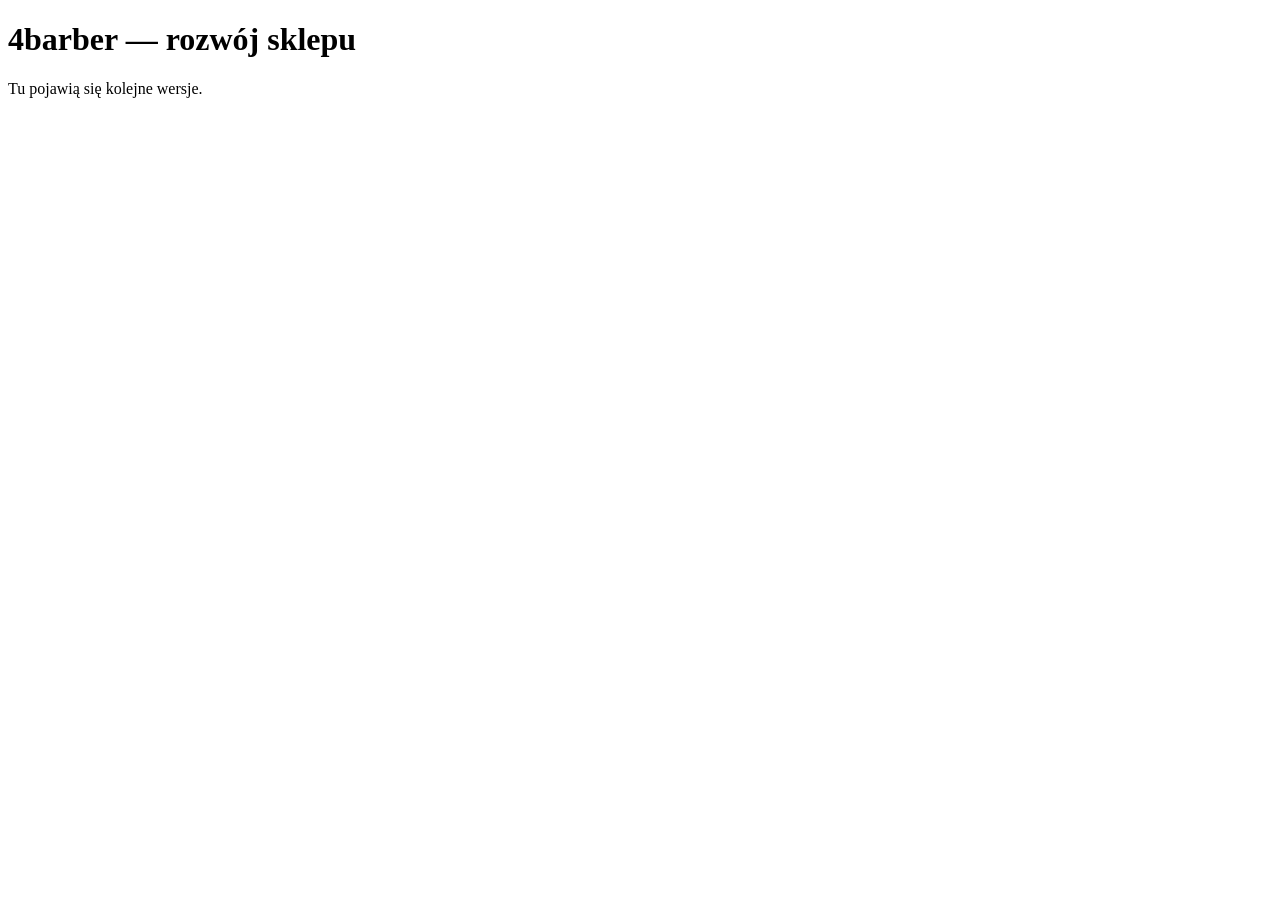
==== index.html @ 477c1b33 "Bootstrap: repo rozwoju 4barber.pl (Pages, zasady, pusta galeria) Co-Authored-By: Claude Opus 5.5 (1" ====
<!doctype html>
<html lang="pl">
<head>
<meta charset="UTF-8">
<meta name="viewport" content="width=device-width, initial-scale=1.0">
<meta name="robots" content="noindex">
<title>4barber — rozwój sklepu</title>
</head>
<body>
<main>
<h1>4barber — rozwój sklepu</h1>
<p>Tu pojawią się kolejne wersje.</p>
</main>
</body>
</html>
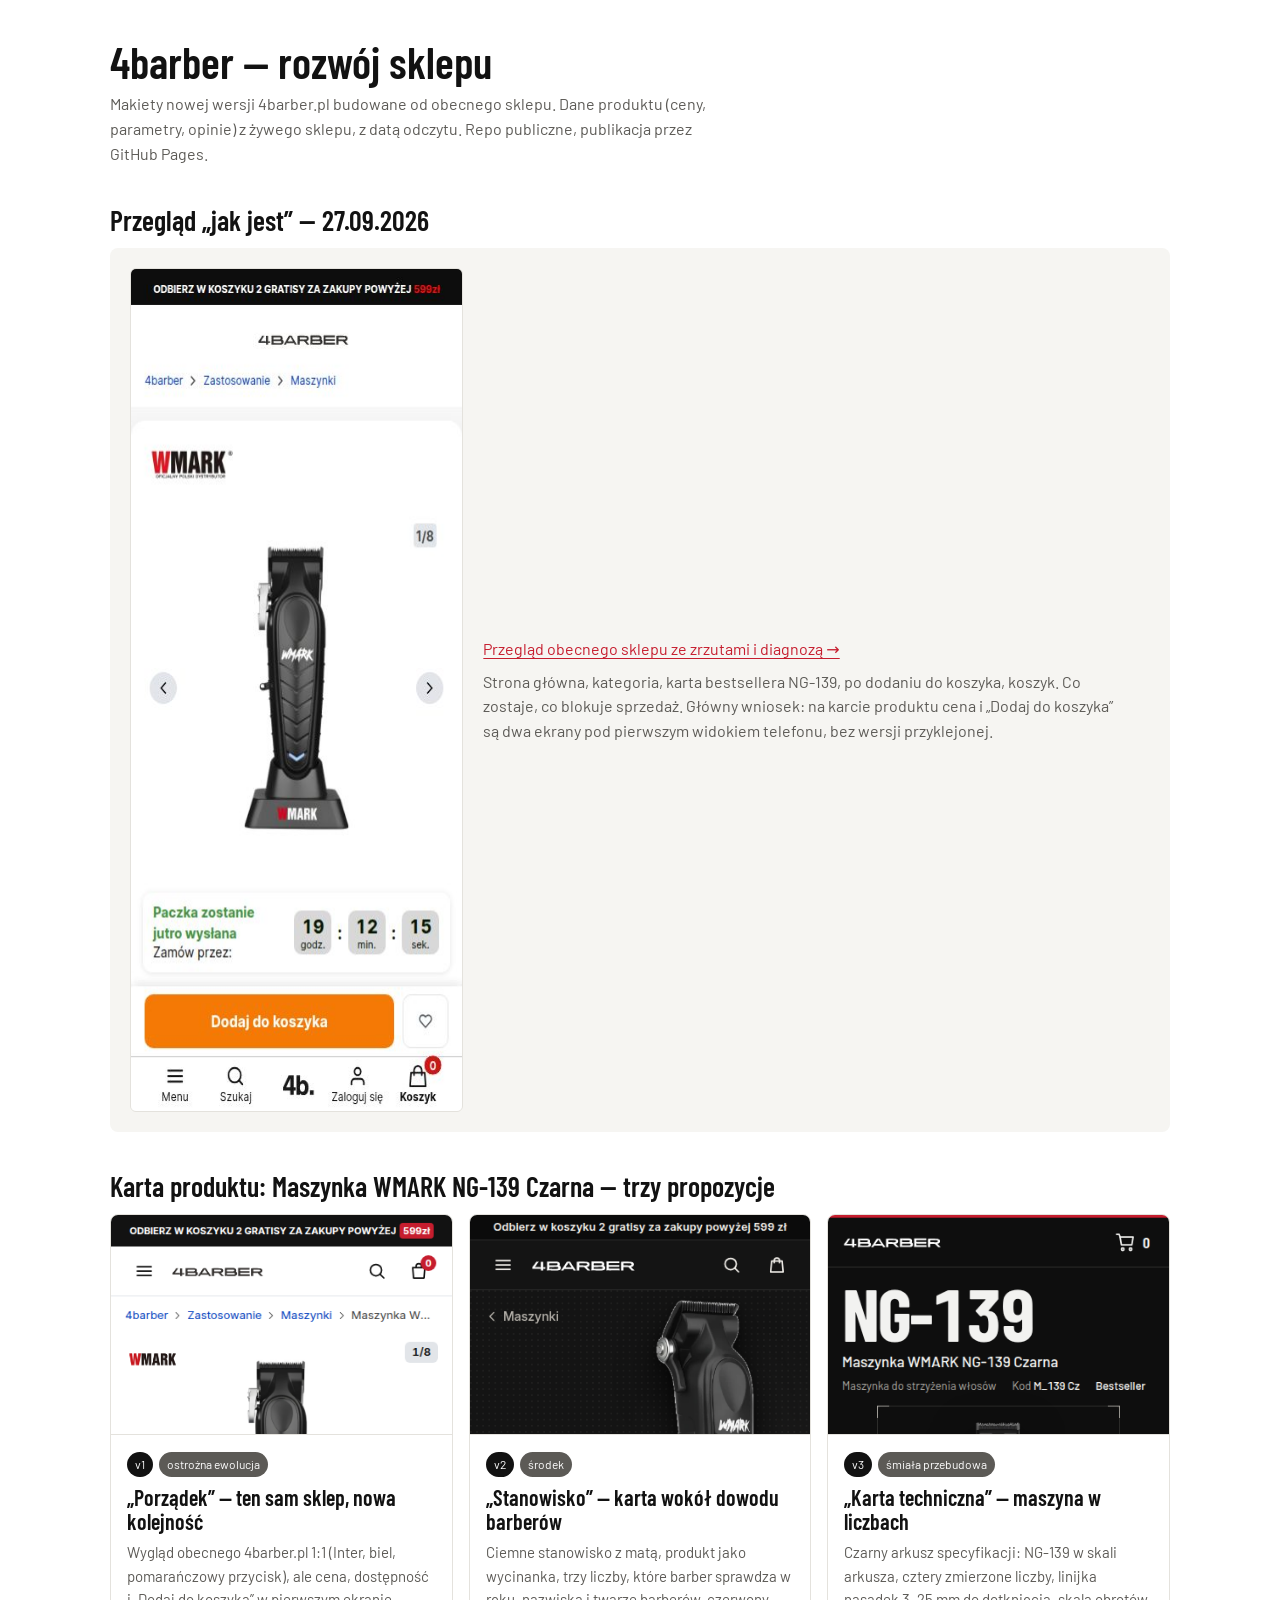
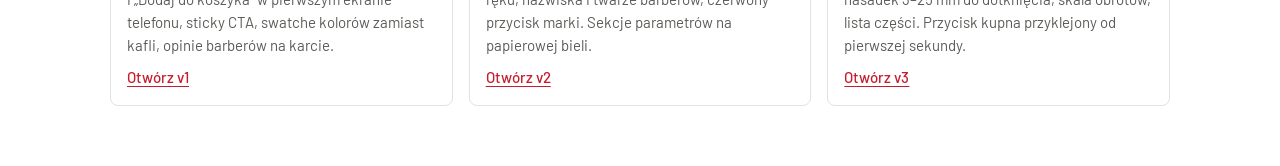
==== commit c01dc794: "Przegląd obecnego sklepu + karta NG-139 w trzech propozycjach (v1–v3) Problem: na karcie produktu 4b" ====
--- a/index.html
+++ b/index.html
@@ -4,12 +4,60 @@
 <meta charset="UTF-8">
 <meta name="viewport" content="width=device-width, initial-scale=1.0">
 <meta name="robots" content="noindex">
-<title>4barber — rozwój sklepu</title>
+<title>4barber — rozwój sklepu · galeria wersji</title>
+<link href="https://fonts.googleapis.com/css2?family=Barlow:wght@400;500;600&family=Barlow+Condensed:wght@600&display=swap" rel="stylesheet">
+<style>
+/* Galeria wersji: każda pozycja = strona makiety + zrzuty; poprzednie wersje zostają. */
+:root{--ink:#121212;--ink-2:#5C5A56;--line:#E4E2DD;--red:#C61D2E;--panel:#F6F5F2}
+*{box-sizing:border-box}
+body{margin:0;color:var(--ink);font:400 16px/1.55 Barlow,system-ui,sans-serif;background:#fff}
+::selection{background:var(--red);color:#fff}
+.wrap{max-width:1100px;margin:0 auto;padding:40px 20px 60px}
+h1{font:600 44px/1 'Barlow Condensed',sans-serif;margin:0 0 8px}
+h2{font:600 28px/1 'Barlow Condensed',sans-serif;margin:40px 0 14px}
+p{margin:0}
+.lead{color:var(--ink-2);max-width:70ch}
+a{color:var(--red);text-underline-offset:3px}
+.cards{display:grid;grid-template-columns:repeat(auto-fit,minmax(280px,1fr));gap:16px}
+.card{border:1px solid var(--line);border-radius:8px;overflow:hidden;background:#fff;display:grid;grid-template-rows:auto 1fr}
+.card img{width:100%;height:220px;object-fit:cover;object-position:top;border-bottom:1px solid var(--line);background:var(--panel)}
+.card .b{padding:16px;display:grid;gap:8px;align-content:start}
+.card h3{margin:0;font:600 22px/1.1 'Barlow Condensed',sans-serif}
+.card .chip{display:inline-block;font-size:12px;padding:3px 8px;border-radius:999px;background:var(--ink);color:#fff;margin-right:6px}
+.card .chip.rec{background:var(--red)}
+.card p{font-size:15px;color:var(--ink-2)}
+.card .links{display:flex;gap:14px;flex-wrap:wrap;font-size:15px;font-weight:500}
+.audit{display:grid;grid-template-columns:1fr 2fr;gap:20px;padding:20px;background:var(--panel);border-radius:8px;align-items:center}
+.audit img{width:100%;border:1px solid var(--line);border-radius:6px}
+@media (max-width:700px){.audit{grid-template-columns:1fr}h1{font-size:34px}}
+</style>
 </head>
 <body>
-<main>
-<h1>4barber — rozwój sklepu</h1>
-<p>Tu pojawią się kolejne wersje.</p>
-</main>
+<div class="wrap">
+  <h1>4barber — rozwój sklepu</h1>
+  <p class="lead">Makiety nowej wersji 4barber.pl budowane od obecnego sklepu. Dane produktu (ceny, parametry, opinie) z żywego sklepu, z datą odczytu. Repo publiczne, publikacja przez GitHub Pages.</p>
+
+  <h2>Przegląd „jak jest” — 27.09.2026</h2>
+  <div class="audit">
+    <img src="zrzuty/audyt-2026-09-27/m-pdp-ng139-fold-clean.jpg" width="390" height="844" alt="Obecna karta NG-139 na telefonie" loading="lazy">
+    <div><p><a href="przeglad-2026-09-27.html">Przegląd obecnego sklepu ze zrzutami i diagnozą →</a></p><p class="lead" style="margin-top:8px">Strona główna, kategoria, karta bestsellera NG-139, po dodaniu do koszyka, koszyk. Co zostaje, co blokuje sprzedaż. Główny wniosek: na karcie produktu cena i „Dodaj do koszyka” są dwa ekrany pod pierwszym widokiem telefonu, bez wersji przyklejonej.</p></div>
+  </div>
+
+  <h2>Karta produktu: Maszynka WMARK NG-139 Czarna — trzy propozycje</h2>
+  <div class="cards">
+    <article class="card">
+      <img src="zrzuty/pdp-v1/m-fold.png" width="390" height="844" alt="v1 — pierwszy ekran na telefonie" loading="lazy">
+      <div class="b"><div><span class="chip">v1</span><span class="chip" style="background:var(--ink-2)">ostrożna ewolucja</span></div><h3>„Porządek” — ten sam sklep, nowa kolejność</h3><p>Wygląd obecnego 4barber.pl 1:1 (Inter, biel, pomarańczowy przycisk), ale cena, dostępność i „Dodaj do koszyka” w pierwszym ekranie telefonu, sticky CTA, swatche kolorów zamiast kafli, opinie barberów na karcie.</p><div class="links"><a href="pdp-v1.html">Otwórz v1</a></div></div>
+    </article>
+    <article class="card">
+      <img src="zrzuty/pdp-v2/m-fold.png" width="390" height="844" alt="v2 — pierwszy ekran na telefonie" loading="lazy">
+      <div class="b"><div><span class="chip">v2</span><span class="chip" style="background:var(--ink-2)">środek</span></div><h3>„Stanowisko” — karta wokół dowodu barberów</h3><p>Ciemne stanowisko z matą, produkt jako wycinanka, trzy liczby, które barber sprawdza w ręku, nazwiska i twarze barberów, czerwony przycisk marki. Sekcje parametrów na papierowej bieli.</p><div class="links"><a href="pdp-v2.html">Otwórz v2</a></div></div>
+    </article>
+    <article class="card">
+      <img src="zrzuty/pdp-v3/m-fold.png" width="390" height="844" alt="v3 — pierwszy ekran na telefonie" loading="lazy">
+      <div class="b"><div><span class="chip">v3</span><span class="chip" style="background:var(--ink-2)">śmiała przebudowa</span></div><h3>„Karta techniczna” — maszyna w liczbach</h3><p>Czarny arkusz specyfikacji: NG-139 w skali arkusza, cztery zmierzone liczby, linijka nasadek 3–25 mm do dotknięcia, skala obrotów, lista części. Przycisk kupna przyklejony od pierwszej sekundy.</p><div class="links"><a href="pdp-v3.html">Otwórz v3</a></div></div>
+    </article>
+  </div>
+</div>
 </body>
 </html>
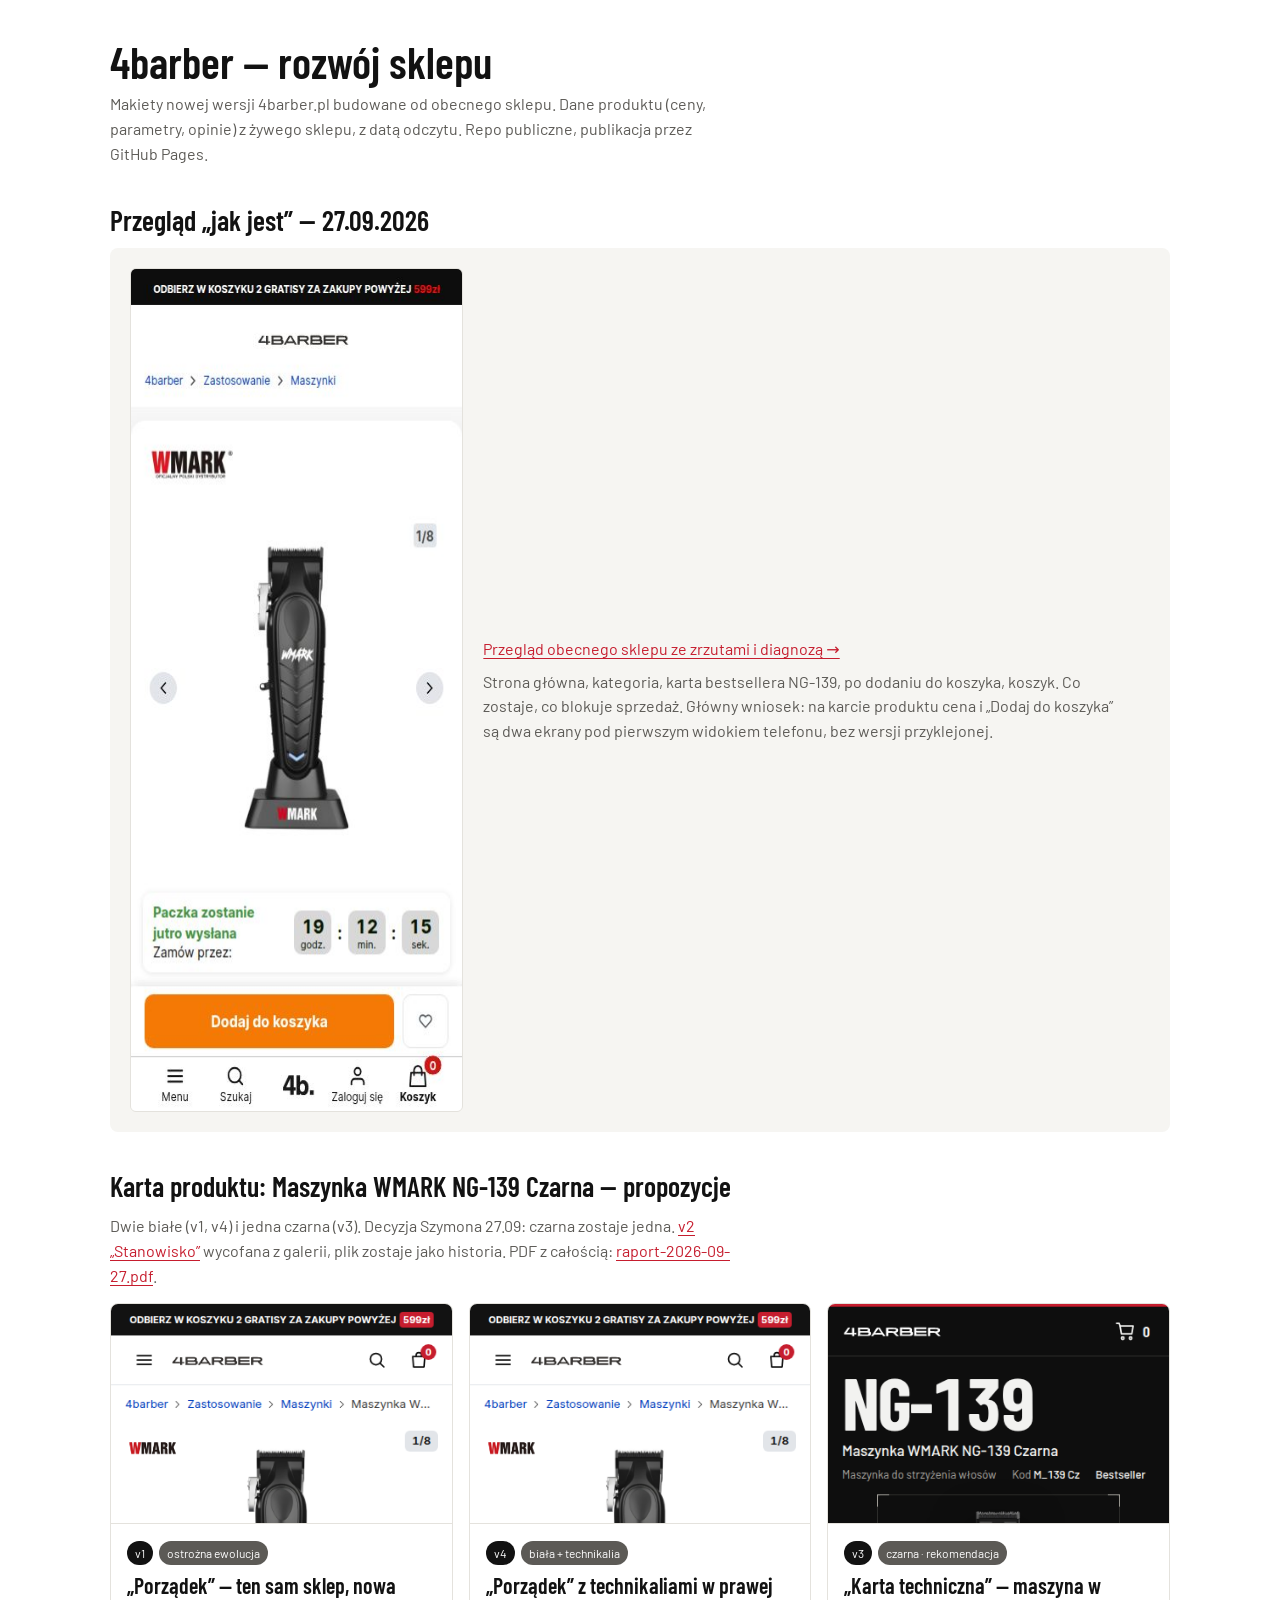
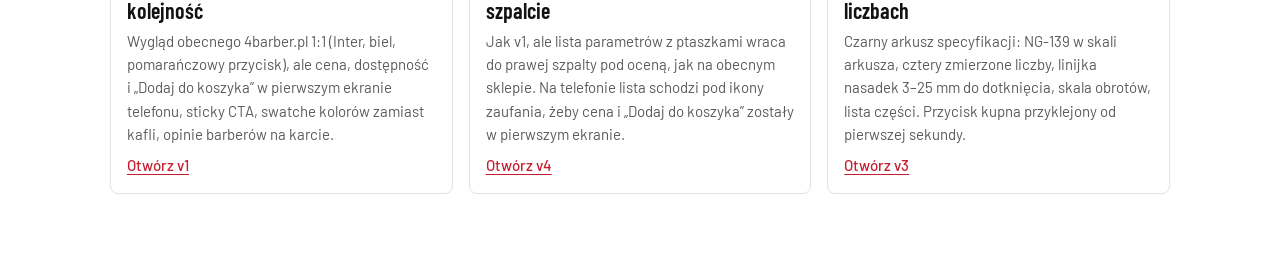
==== commit 744da200: "Karta NG-139: v4 (biała z technikaliami w szpalcie), jedna czarna (v3), PDF raportu Problem: Szymon " ====
--- a/index.html
+++ b/index.html
@@ -43,19 +43,20 @@
     <div><p><a href="przeglad-2026-09-27.html">Przegląd obecnego sklepu ze zrzutami i diagnozą →</a></p><p class="lead" style="margin-top:8px">Strona główna, kategoria, karta bestsellera NG-139, po dodaniu do koszyka, koszyk. Co zostaje, co blokuje sprzedaż. Główny wniosek: na karcie produktu cena i „Dodaj do koszyka” są dwa ekrany pod pierwszym widokiem telefonu, bez wersji przyklejonej.</p></div>
   </div>
 
-  <h2>Karta produktu: Maszynka WMARK NG-139 Czarna — trzy propozycje</h2>
+  <h2>Karta produktu: Maszynka WMARK NG-139 Czarna — propozycje</h2>
+  <p class="lead" style="margin-bottom:14px">Dwie białe (v1, v4) i jedna czarna (v3). Decyzja Szymona 27.09: czarna zostaje jedna. <a href="pdp-v2.html">v2 „Stanowisko”</a> wycofana z galerii, plik zostaje jako historia. PDF z całością: <a href="raport-2026-09-27.pdf">raport-2026-09-27.pdf</a>.</p>
   <div class="cards">
     <article class="card">
       <img src="zrzuty/pdp-v1/m-fold.png" width="390" height="844" alt="v1 — pierwszy ekran na telefonie" loading="lazy">
       <div class="b"><div><span class="chip">v1</span><span class="chip" style="background:var(--ink-2)">ostrożna ewolucja</span></div><h3>„Porządek” — ten sam sklep, nowa kolejność</h3><p>Wygląd obecnego 4barber.pl 1:1 (Inter, biel, pomarańczowy przycisk), ale cena, dostępność i „Dodaj do koszyka” w pierwszym ekranie telefonu, sticky CTA, swatche kolorów zamiast kafli, opinie barberów na karcie.</p><div class="links"><a href="pdp-v1.html">Otwórz v1</a></div></div>
     </article>
     <article class="card">
-      <img src="zrzuty/pdp-v2/m-fold.png" width="390" height="844" alt="v2 — pierwszy ekran na telefonie" loading="lazy">
-      <div class="b"><div><span class="chip">v2</span><span class="chip" style="background:var(--ink-2)">środek</span></div><h3>„Stanowisko” — karta wokół dowodu barberów</h3><p>Ciemne stanowisko z matą, produkt jako wycinanka, trzy liczby, które barber sprawdza w ręku, nazwiska i twarze barberów, czerwony przycisk marki. Sekcje parametrów na papierowej bieli.</p><div class="links"><a href="pdp-v2.html">Otwórz v2</a></div></div>
+      <img src="zrzuty/pdp-v4/m-fold.png" width="390" height="844" alt="v4 — pierwszy ekran na telefonie" loading="lazy">
+      <div class="b"><div><span class="chip">v4</span><span class="chip" style="background:var(--ink-2)">biała + technikalia</span></div><h3>„Porządek” z technikaliami w prawej szpalcie</h3><p>Jak v1, ale lista parametrów z ptaszkami wraca do prawej szpalty pod oceną, jak na obecnym sklepie. Na telefonie lista schodzi pod ikony zaufania, żeby cena i „Dodaj do koszyka” zostały w pierwszym ekranie.</p><div class="links"><a href="pdp-v4.html">Otwórz v4</a></div></div>
     </article>
     <article class="card">
       <img src="zrzuty/pdp-v3/m-fold.png" width="390" height="844" alt="v3 — pierwszy ekran na telefonie" loading="lazy">
-      <div class="b"><div><span class="chip">v3</span><span class="chip" style="background:var(--ink-2)">śmiała przebudowa</span></div><h3>„Karta techniczna” — maszyna w liczbach</h3><p>Czarny arkusz specyfikacji: NG-139 w skali arkusza, cztery zmierzone liczby, linijka nasadek 3–25 mm do dotknięcia, skala obrotów, lista części. Przycisk kupna przyklejony od pierwszej sekundy.</p><div class="links"><a href="pdp-v3.html">Otwórz v3</a></div></div>
+      <div class="b"><div><span class="chip">v3</span><span class="chip" style="background:var(--ink-2)">czarna · rekomendacja</span></div><h3>„Karta techniczna” — maszyna w liczbach</h3><p>Czarny arkusz specyfikacji: NG-139 w skali arkusza, cztery zmierzone liczby, linijka nasadek 3–25 mm do dotknięcia, skala obrotów, lista części. Przycisk kupna przyklejony od pierwszej sekundy.</p><div class="links"><a href="pdp-v3.html">Otwórz v3</a></div></div>
     </article>
   </div>
 </div>
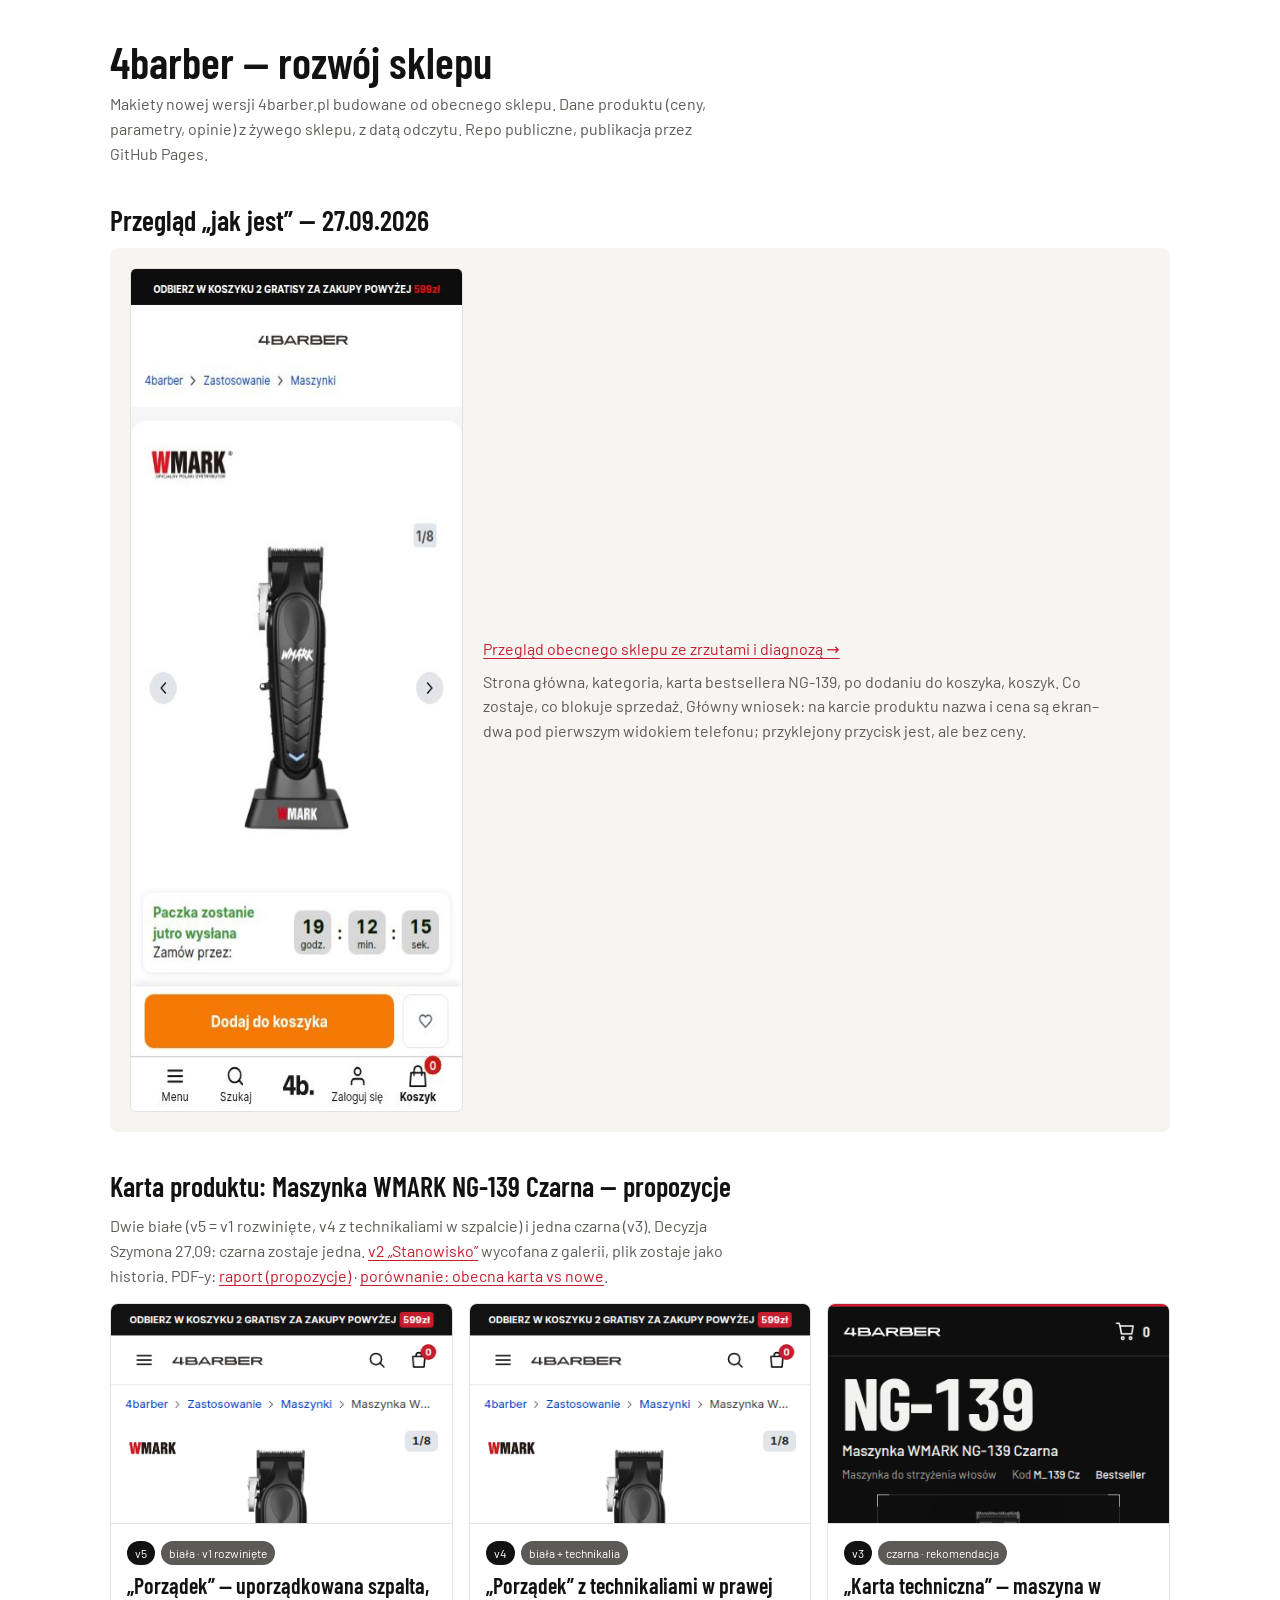
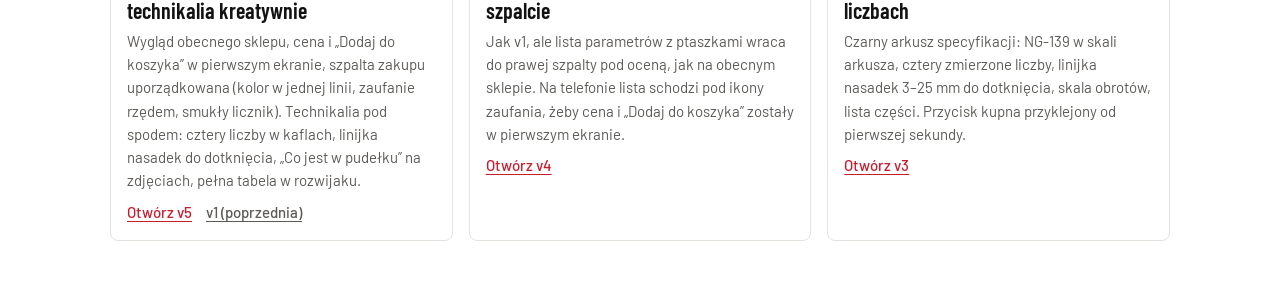
==== commit 06b32b61: "Karta NG-139: v5 (v1 rozwinięte), PDF porównawczy obecna vs nowe, korekta faktu o sticky CTA Problem" ====
--- a/index.html
+++ b/index.html
@@ -40,15 +40,15 @@
   <h2>Przegląd „jak jest” — 27.09.2026</h2>
   <div class="audit">
     <img src="zrzuty/audyt-2026-09-27/m-pdp-ng139-fold-clean.jpg" width="390" height="844" alt="Obecna karta NG-139 na telefonie" loading="lazy">
-    <div><p><a href="przeglad-2026-09-27.html">Przegląd obecnego sklepu ze zrzutami i diagnozą →</a></p><p class="lead" style="margin-top:8px">Strona główna, kategoria, karta bestsellera NG-139, po dodaniu do koszyka, koszyk. Co zostaje, co blokuje sprzedaż. Główny wniosek: na karcie produktu cena i „Dodaj do koszyka” są dwa ekrany pod pierwszym widokiem telefonu, bez wersji przyklejonej.</p></div>
+    <div><p><a href="przeglad-2026-09-27.html">Przegląd obecnego sklepu ze zrzutami i diagnozą →</a></p><p class="lead" style="margin-top:8px">Strona główna, kategoria, karta bestsellera NG-139, po dodaniu do koszyka, koszyk. Co zostaje, co blokuje sprzedaż. Główny wniosek: na karcie produktu nazwa i cena są ekran–dwa pod pierwszym widokiem telefonu; przyklejony przycisk jest, ale bez ceny.</p></div>
   </div>
 
   <h2>Karta produktu: Maszynka WMARK NG-139 Czarna — propozycje</h2>
-  <p class="lead" style="margin-bottom:14px">Dwie białe (v1, v4) i jedna czarna (v3). Decyzja Szymona 27.09: czarna zostaje jedna. <a href="pdp-v2.html">v2 „Stanowisko”</a> wycofana z galerii, plik zostaje jako historia. PDF z całością: <a href="raport-2026-09-27.pdf">raport-2026-09-27.pdf</a>.</p>
+  <p class="lead" style="margin-bottom:14px">Dwie białe (v5 = v1 rozwinięte, v4 z technikaliami w szpalcie) i jedna czarna (v3). Decyzja Szymona 27.09: czarna zostaje jedna. <a href="pdp-v2.html">v2 „Stanowisko”</a> wycofana z galerii, plik zostaje jako historia. PDF-y: <a href="raport-2026-09-27.pdf">raport (propozycje)</a> · <a href="porownanie-2026-09-27.pdf">porównanie: obecna karta vs nowe</a>.</p>
   <div class="cards">
     <article class="card">
-      <img src="zrzuty/pdp-v1/m-fold.png" width="390" height="844" alt="v1 — pierwszy ekran na telefonie" loading="lazy">
-      <div class="b"><div><span class="chip">v1</span><span class="chip" style="background:var(--ink-2)">ostrożna ewolucja</span></div><h3>„Porządek” — ten sam sklep, nowa kolejność</h3><p>Wygląd obecnego 4barber.pl 1:1 (Inter, biel, pomarańczowy przycisk), ale cena, dostępność i „Dodaj do koszyka” w pierwszym ekranie telefonu, sticky CTA, swatche kolorów zamiast kafli, opinie barberów na karcie.</p><div class="links"><a href="pdp-v1.html">Otwórz v1</a></div></div>
+      <img src="zrzuty/pdp-v5/m-fold.png" width="390" height="844" alt="v5 — pierwszy ekran na telefonie" loading="lazy">
+      <div class="b"><div><span class="chip">v5</span><span class="chip" style="background:var(--ink-2)">biała · v1 rozwinięte</span></div><h3>„Porządek” — uporządkowana szpalta, technikalia kreatywnie</h3><p>Wygląd obecnego sklepu, cena i „Dodaj do koszyka” w pierwszym ekranie, szpalta zakupu uporządkowana (kolor w jednej linii, zaufanie rzędem, smukły licznik). Technikalia pod spodem: cztery liczby w kaflach, linijka nasadek do dotknięcia, „Co jest w pudełku” na zdjęciach, pełna tabela w rozwijaku.</p><div class="links"><a href="pdp-v5.html">Otwórz v5</a> <a href="pdp-v1.html" style="color:var(--ink-2)">v1 (poprzednia)</a></div></div>
     </article>
     <article class="card">
       <img src="zrzuty/pdp-v4/m-fold.png" width="390" height="844" alt="v4 — pierwszy ekran na telefonie" loading="lazy">
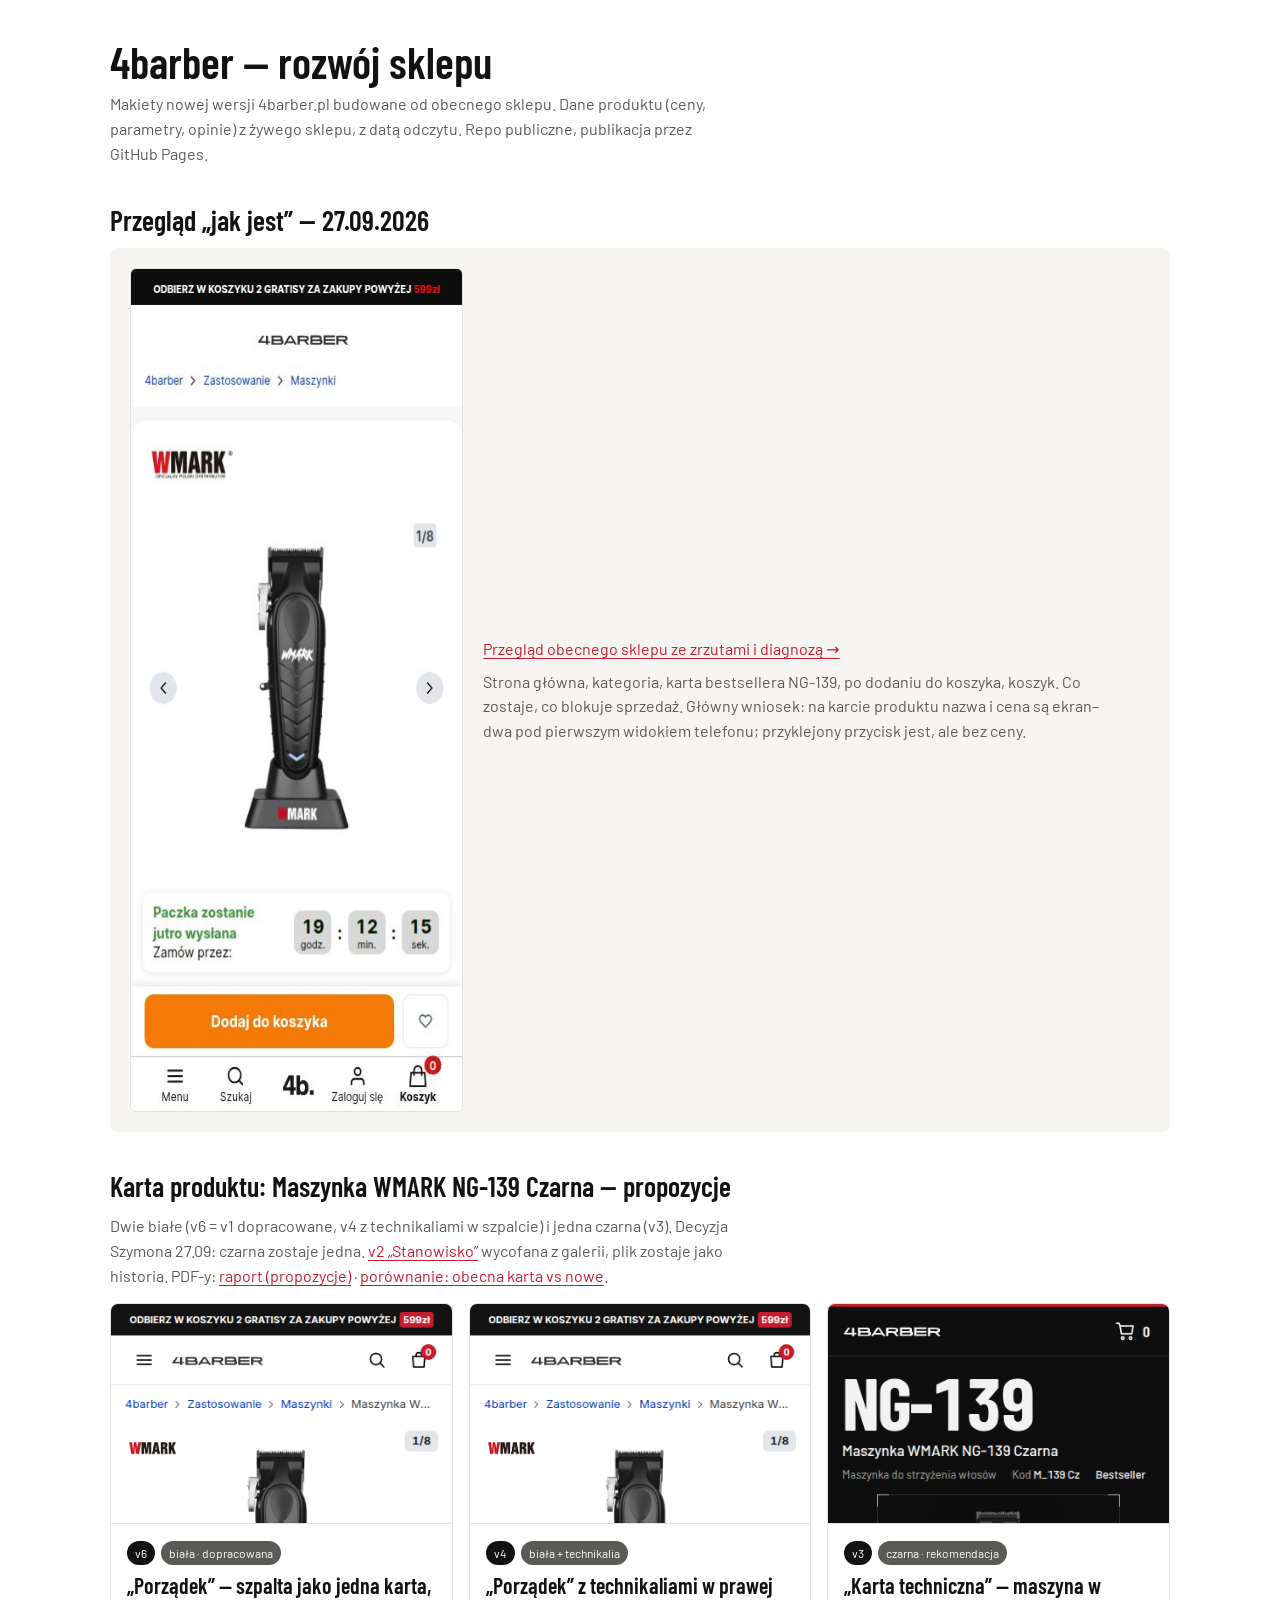
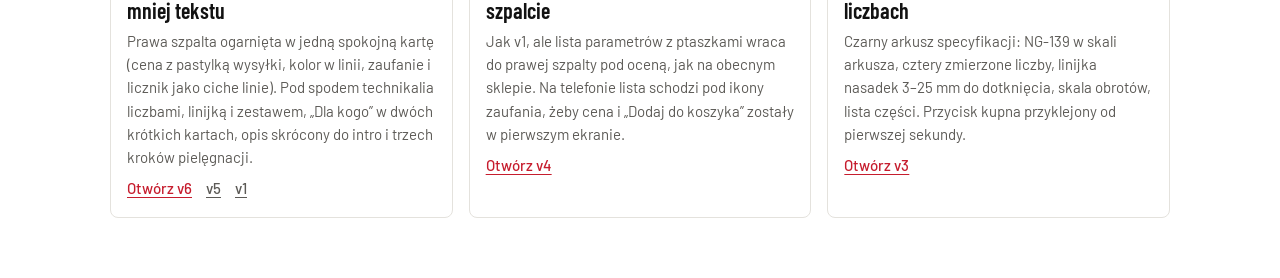
==== commit 8b248fb6: "Karta NG-139: v6 — szpalta jako jedna karta, mniej tekstu; porównanie PDF na v6 Problem: Szymon: „do" ====
--- a/index.html
+++ b/index.html
@@ -44,11 +44,11 @@
   </div>
 
   <h2>Karta produktu: Maszynka WMARK NG-139 Czarna — propozycje</h2>
-  <p class="lead" style="margin-bottom:14px">Dwie białe (v5 = v1 rozwinięte, v4 z technikaliami w szpalcie) i jedna czarna (v3). Decyzja Szymona 27.09: czarna zostaje jedna. <a href="pdp-v2.html">v2 „Stanowisko”</a> wycofana z galerii, plik zostaje jako historia. PDF-y: <a href="raport-2026-09-27.pdf">raport (propozycje)</a> · <a href="porownanie-2026-09-27.pdf">porównanie: obecna karta vs nowe</a>.</p>
+  <p class="lead" style="margin-bottom:14px">Dwie białe (v6 = v1 dopracowane, v4 z technikaliami w szpalcie) i jedna czarna (v3). Decyzja Szymona 27.09: czarna zostaje jedna. <a href="pdp-v2.html">v2 „Stanowisko”</a> wycofana z galerii, plik zostaje jako historia. PDF-y: <a href="raport-2026-09-27.pdf">raport (propozycje)</a> · <a href="porownanie-2026-09-27.pdf">porównanie: obecna karta vs nowe</a>.</p>
   <div class="cards">
     <article class="card">
-      <img src="zrzuty/pdp-v5/m-fold.png" width="390" height="844" alt="v5 — pierwszy ekran na telefonie" loading="lazy">
-      <div class="b"><div><span class="chip">v5</span><span class="chip" style="background:var(--ink-2)">biała · v1 rozwinięte</span></div><h3>„Porządek” — uporządkowana szpalta, technikalia kreatywnie</h3><p>Wygląd obecnego sklepu, cena i „Dodaj do koszyka” w pierwszym ekranie, szpalta zakupu uporządkowana (kolor w jednej linii, zaufanie rzędem, smukły licznik). Technikalia pod spodem: cztery liczby w kaflach, linijka nasadek do dotknięcia, „Co jest w pudełku” na zdjęciach, pełna tabela w rozwijaku.</p><div class="links"><a href="pdp-v5.html">Otwórz v5</a> <a href="pdp-v1.html" style="color:var(--ink-2)">v1 (poprzednia)</a></div></div>
+      <img src="zrzuty/pdp-v6/m-fold.png" width="390" height="844" alt="v6 — pierwszy ekran na telefonie" loading="lazy">
+      <div class="b"><div><span class="chip">v6</span><span class="chip" style="background:var(--ink-2)">biała · dopracowana</span></div><h3>„Porządek” — szpalta jako jedna karta, mniej tekstu</h3><p>Prawa szpalta ogarnięta w jedną spokojną kartę (cena z pastylką wysyłki, kolor w linii, zaufanie i licznik jako ciche linie). Pod spodem technikalia liczbami, linijką i zestawem, „Dla kogo” w dwóch krótkich kartach, opis skrócony do intro i trzech kroków pielęgnacji.</p><div class="links"><a href="pdp-v6.html">Otwórz v6</a> <a href="pdp-v5.html" style="color:var(--ink-2)">v5</a> <a href="pdp-v1.html" style="color:var(--ink-2)">v1</a></div></div>
     </article>
     <article class="card">
       <img src="zrzuty/pdp-v4/m-fold.png" width="390" height="844" alt="v4 — pierwszy ekran na telefonie" loading="lazy">
